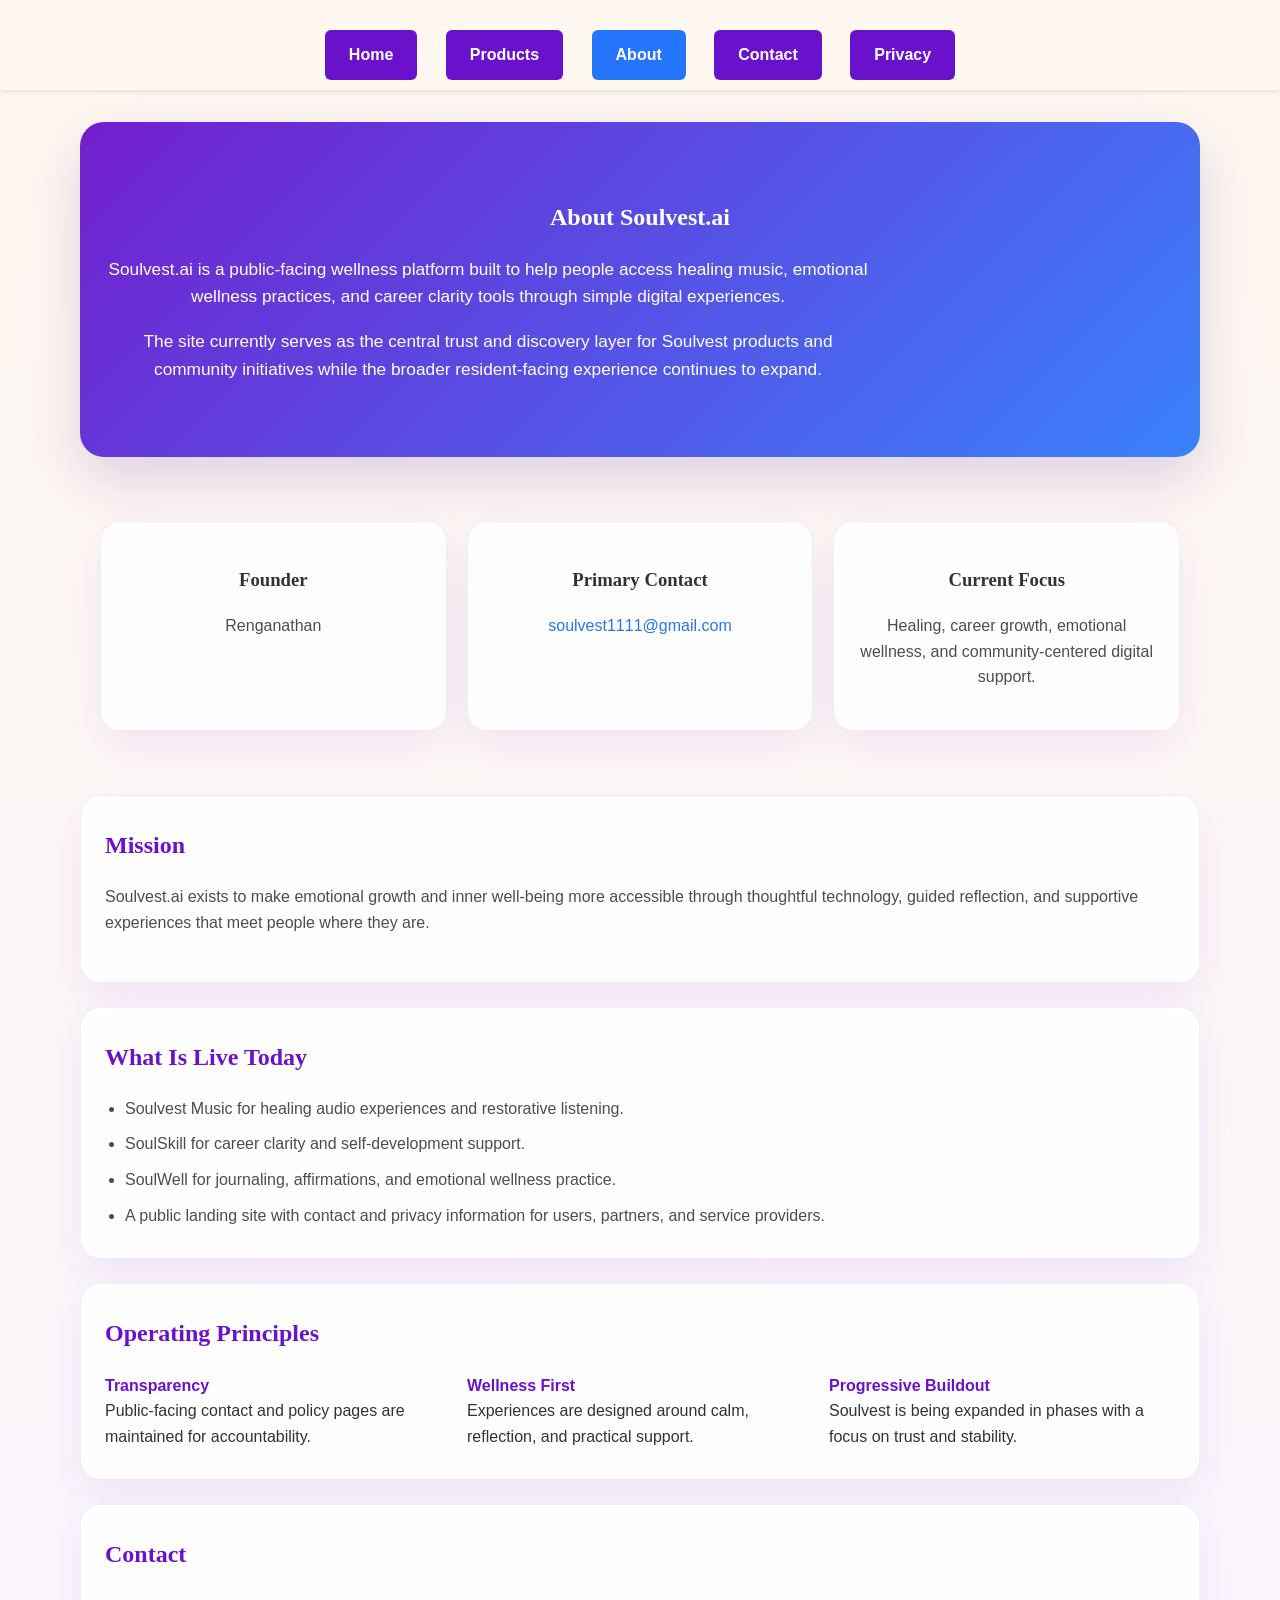
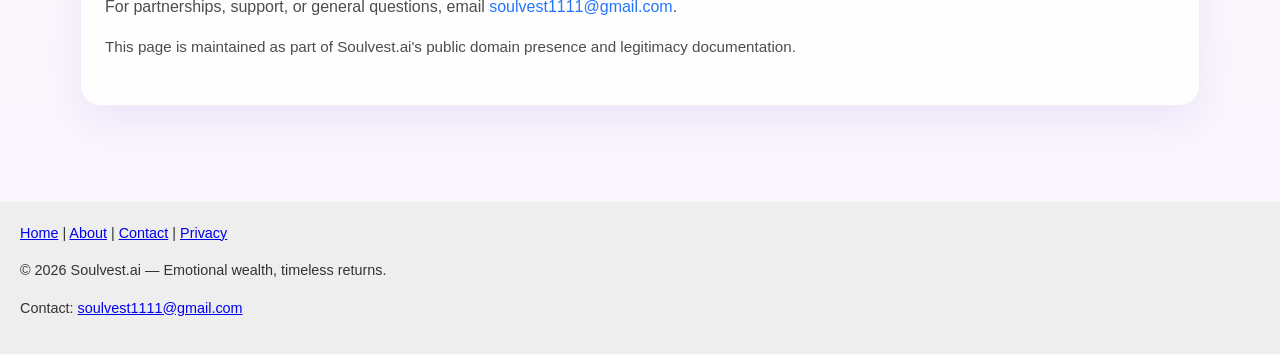
==== about.html @ 9cb59b48 "Add trust pages and rollout documentation" ====
<!DOCTYPE html>
<html lang="en">
<head>
  <meta charset="UTF-8" />
  <meta name="viewport" content="width=device-width, initial-scale=1.0" />
  <title>About Soulvest.ai</title>
  <meta name="description" content="Learn about Soulvest.ai, its founder, mission, and the public-facing wellness platform behind its healing, career, and emotional wellness experiences." />
  <link rel="canonical" href="https://soulvest.ai/about.html" />
  <link rel="icon" type="image/png" sizes="192x192" href="assets/icon-192.png" />
  <link rel="stylesheet" href="style.css" />
  <script type="application/ld+json">
    {
      "@context": "https://schema.org",
      "@type": "AboutPage",
      "name": "About Soulvest.ai",
      "url": "https://soulvest.ai/about.html",
      "description": "Background and mission for Soulvest.ai.",
      "mainEntity": {
        "@type": "Organization",
        "name": "Soulvest.ai",
        "url": "https://soulvest.ai/",
        "email": "mailto:soulvest1111@gmail.com",
        "founder": {
          "@type": "Person",
          "name": "Renganathan"
        }
      }
    }
  </script>
</head>
<body class="subpage">
  <header>
    <nav>
      <a href="index.html" class="cta-button" style="background:#6A11CB;color:#fff;">Home</a>
      <a href="index.html#products" class="cta-button" style="background:#6A11CB;color:#fff;">Products</a>
      <a href="about.html" class="cta-button" style="background:#2575fc;color:#fff;">About</a>
      <a href="contact.html" class="cta-button" style="background:#6A11CB;color:#fff;">Contact</a>
      <a href="privacy.html" class="cta-button" style="background:#6A11CB;color:#fff;">Privacy</a>
    </nav>
  </header>

  <main class="page-shell">
    <section class="page-hero">
      <h1>About Soulvest.ai</h1>
      <p>Soulvest.ai is a public-facing wellness platform built to help people access healing music, emotional wellness practices, and career clarity tools through simple digital experiences.</p>
      <p>The site currently serves as the central trust and discovery layer for Soulvest products and community initiatives while the broader resident-facing experience continues to expand.</p>
    </section>

    <section class="page-grid" aria-label="Company overview">
      <article class="page-card">
        <h3>Founder</h3>
        <p>Renganathan</p>
      </article>
      <article class="page-card">
        <h3>Primary Contact</h3>
        <p><a class="inline-link" href="mailto:soulvest1111@gmail.com">soulvest1111@gmail.com</a></p>
      </article>
      <article class="page-card">
        <h3>Current Focus</h3>
        <p>Healing, career growth, emotional wellness, and community-centered digital support.</p>
      </article>
    </section>

    <section class="page-section">
      <h2>Mission</h2>
      <p>Soulvest.ai exists to make emotional growth and inner well-being more accessible through thoughtful technology, guided reflection, and supportive experiences that meet people where they are.</p>
    </section>

    <section class="page-section">
      <h2>What Is Live Today</h2>
      <ul>
        <li>Soulvest Music for healing audio experiences and restorative listening.</li>
        <li>SoulSkill for career clarity and self-development support.</li>
        <li>SoulWell for journaling, affirmations, and emotional wellness practice.</li>
        <li>A public landing site with contact and privacy information for users, partners, and service providers.</li>
      </ul>
    </section>

    <section class="page-section">
      <h2>Operating Principles</h2>
      <div class="meta-list">
        <div>
          <strong>Transparency</strong>
          Public-facing contact and policy pages are maintained for accountability.
        </div>
        <div>
          <strong>Wellness First</strong>
          Experiences are designed around calm, reflection, and practical support.
        </div>
        <div>
          <strong>Progressive Buildout</strong>
          Soulvest is being expanded in phases with a focus on trust and stability.
        </div>
      </div>
    </section>

    <section class="page-section">
      <h2>Contact</h2>
      <p>For partnerships, support, or general questions, email <a class="inline-link" href="mailto:soulvest1111@gmail.com">soulvest1111@gmail.com</a>.</p>
      <p class="site-note">This page is maintained as part of Soulvest.ai's public domain presence and legitimacy documentation.</p>
    </section>
  </main>

  <footer id="footer">
    <div style="margin-bottom:12px;">
      <a href="index.html">Home</a> |
      <a href="about.html">About</a> |
      <a href="contact.html">Contact</a> |
      <a href="privacy.html">Privacy</a>
    </div>
    <p>© 2026 Soulvest.ai — Emotional wealth, timeless returns.</p>
    <p>Contact: <a href="mailto:soulvest1111@gmail.com">soulvest1111@gmail.com</a></p>
  </footer>
</body>
</html>
---- style.css ----
body {
  margin: 0;
  padding: 0;
  font-family: 'Segoe UI', sans-serif;
  background-color: #fdf6f0;
  color: #333;
  line-height: 1.6;
}

body.subpage {
  background: linear-gradient(180deg, #fff8f0 0%, #f9f6ff 100%);
}

section {
  padding: 40px 20px;
  text-align: center;
}

#hero {
  background: linear-gradient(to right, #f9d5d5, #fceabb);
  padding: 60px 20px;
}

.cta-button {
  display: inline-block;
  margin-top: 20px;
  padding: 12px 24px;
  background: #ff6f61;
  color: white;
  text-decoration: none;
  border-radius: 6px;
  font-weight: bold;
  transition: background 0.3s ease;
}

.cta-button:hover {
  background: #e85c50;
}

#modules {
  display: flex;
  flex-wrap: wrap;
  justify-content: center;
  gap: 20px;
}

.module {
  background: white;
  padding: 20px;
  border-radius: 8px;
  box-shadow: 0 2px 6px rgba(0,0,0,0.1);
  max-width: 300px;
}

footer {
  background: #eee;
  padding: 20px;
  font-size: 0.9em;
}

header {
  position: sticky;
  top: 0;
  background: #fff8f0;
  padding: 10px 20px;
  box-shadow: 0 2px 4px rgba(0,0,0,0.1);
  z-index: 1000;
  text-align: center;
}

header nav a {
  margin: 0 12px;
  text-decoration: none;
  color: #ff6f61;
  font-weight: bold;
}

.welcome-message h2 {
  font-size: 1.5em;
  color: #ff6f61;
  margin-bottom: 10px;
}

#quote {
  font-style: italic;
  color: #555;
  transition: opacity 0.5s ease;
}

.visitor-counter {
  margin-top: 20px;
  font-size: 1em;
  color: #333;
}

.daily-ritual {
  margin-top: 30px;
  font-size: 1.1em;
  color: #6A5ACD;
}

.play-button-container {
  margin-top: 20px;
  text-align: center;
}

.page-shell {
  max-width: 1120px;
  margin: 0 auto;
  padding: 0 20px 56px;
}

.page-hero {
  background: linear-gradient(135deg, rgba(106, 17, 203, 0.94), rgba(37, 117, 252, 0.9));
  color: #fff;
  border-radius: 24px;
  padding: 56px 28px;
  margin: 32px auto 24px;
  box-shadow: 0 22px 60px rgba(74, 30, 140, 0.18);
}

.page-hero h1,
.page-section h2,
.page-card h3 {
  font-family: 'Georgia', 'Times New Roman', serif;
}

.page-hero p {
  max-width: 760px;
  font-size: 1.08rem;
}

.page-grid {
  display: grid;
  grid-template-columns: repeat(auto-fit, minmax(240px, 1fr));
  gap: 20px;
  margin-top: 24px;
}

.page-card,
.page-section {
  background: rgba(255, 255, 255, 0.86);
  border: 1px solid rgba(106, 17, 203, 0.08);
  border-radius: 20px;
  box-shadow: 0 16px 40px rgba(106, 17, 203, 0.08);
}

.page-card {
  padding: 24px;
}

.page-card p,
.page-section p,
.page-section li {
  color: #4d4d4d;
}

.page-section {
  margin-top: 24px;
  padding: 30px 24px;
  text-align: left;
}

.page-section h2 {
  margin-top: 0;
  color: #6A11CB;
}

.page-section ul {
  margin: 0;
  padding-left: 20px;
}

.page-section li + li {
  margin-top: 10px;
}

.meta-list {
  display: grid;
  grid-template-columns: repeat(auto-fit, minmax(220px, 1fr));
  gap: 16px;
  margin-top: 18px;
}

.meta-list strong {
  display: block;
  color: #6A11CB;
}

.site-note {
  font-size: 0.95rem;
  color: #6b6680;
}

.inline-link {
  color: #2575fc;
  text-decoration: none;
}

.inline-link:hover,
.inline-link:focus-visible {
  text-decoration: underline;
}

.subpage footer {
  margin-top: 40px;
}

@media (max-width: 768px) {
  #modules {
    flex-direction: column;
    align-items: center;
  }

  .module {
    width: 90%;
    max-width: 400px;
  }

  .cta-button {
    width: 90%;
    margin: 10px auto;
    display: block;
  }

  .page-hero {
    padding: 40px 20px;
  }

  .page-shell {
    padding: 0 16px 40px;
  }
}
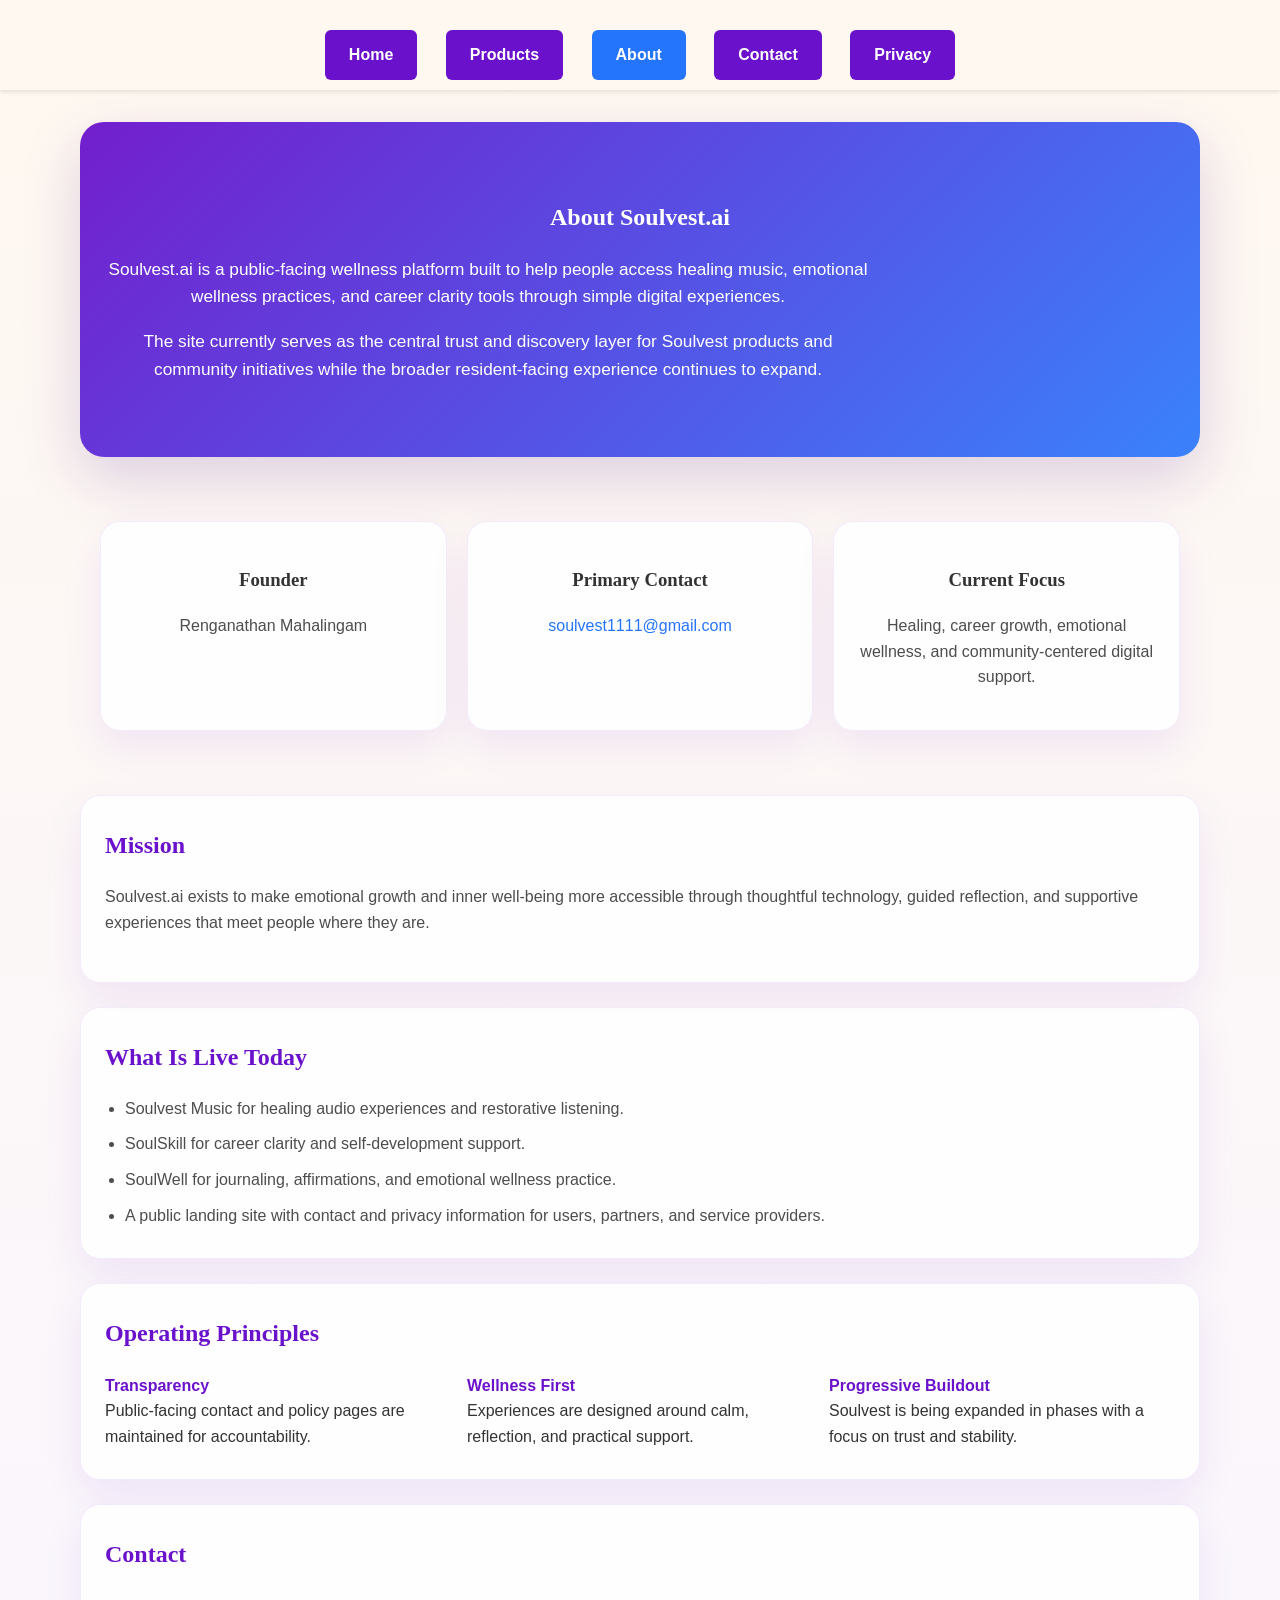
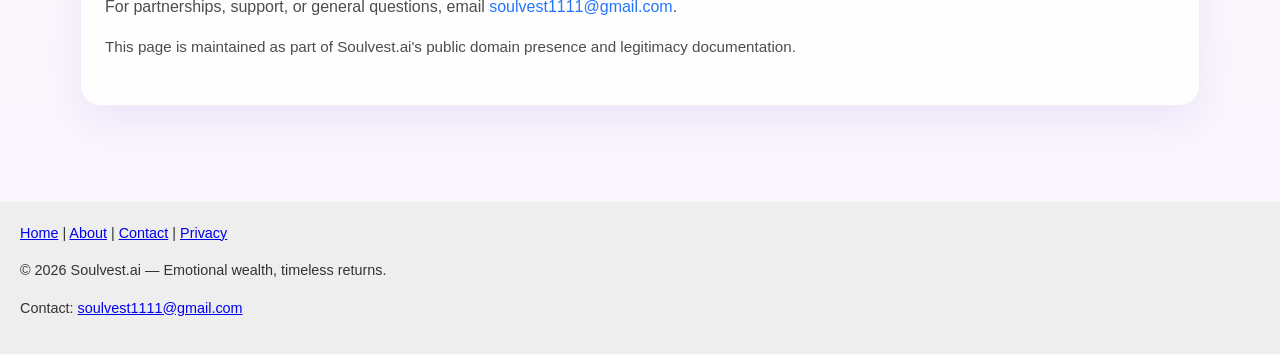
==== commit e9b32e15: "Update founder name" ====
--- a/about.html
+++ b/about.html
@@ -22,7 +22,7 @@
         "email": "mailto:soulvest1111@gmail.com",
         "founder": {
           "@type": "Person",
-          "name": "Renganathan"
+          "name": "Renganathan Mahalingam"
         }
       }
     }
@@ -49,7 +49,7 @@
     <section class="page-grid" aria-label="Company overview">
       <article class="page-card">
         <h3>Founder</h3>
-        <p>Renganathan</p>
+        <p>Renganathan Mahalingam</p>
       </article>
       <article class="page-card">
         <h3>Primary Contact</h3>
